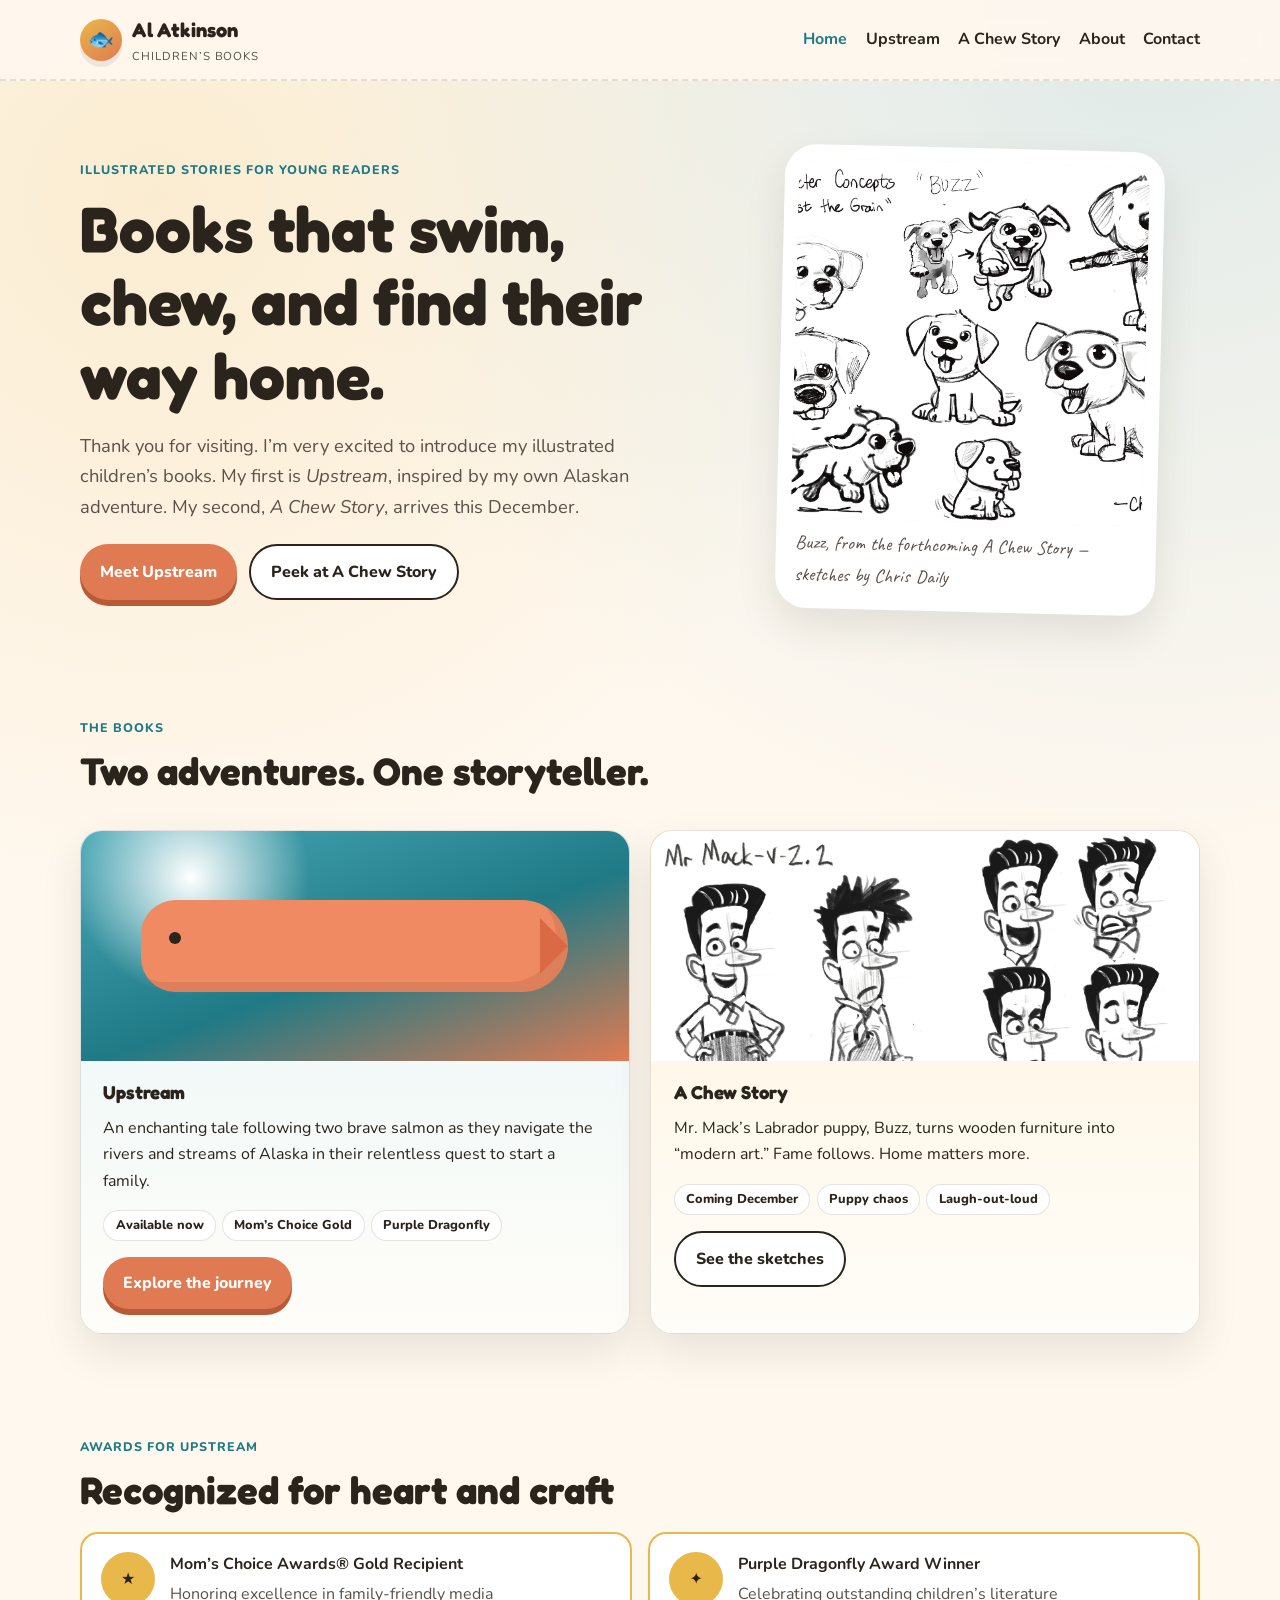
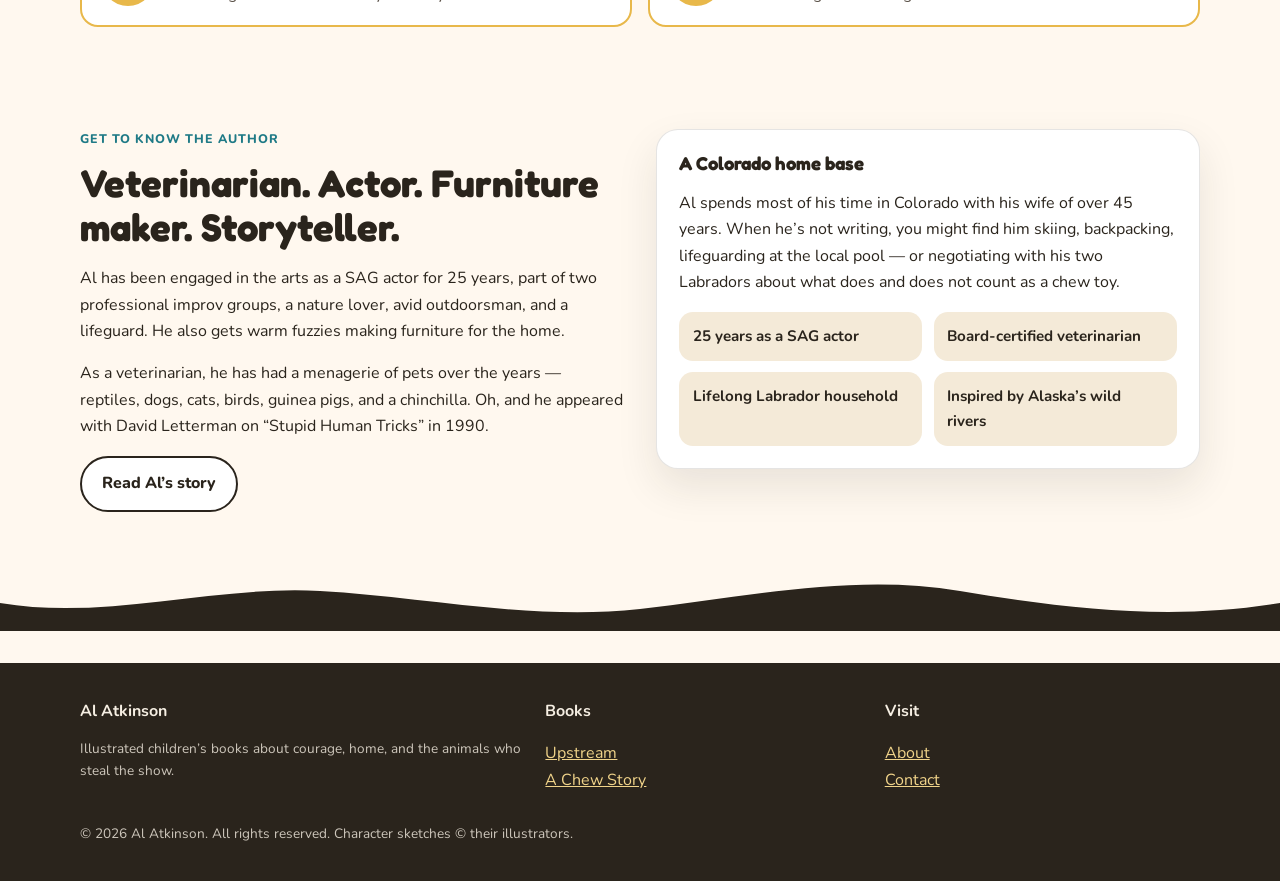
==== index.html @ d26aa9f7 "Initial Al Atkinson children's book site. Static Pages site for Upstream and A Chew Story, using the" ====
<!DOCTYPE html>
<html lang="en">
<head>
  <meta charset="utf-8">
  <meta name="viewport" content="width=device-width, initial-scale=1">
  <title>Al Atkinson | Illustrated Children’s Books</title>
  <meta name="description" content="Al Atkinson writes illustrated children’s books full of heart, humor, and wild journeys. Discover Upstream and the forthcoming A Chew Story.">
  <link rel="icon" href="favicon.svg" type="image/svg+xml">
  <link rel="preconnect" href="https://fonts.googleapis.com">
  <link rel="preconnect" href="https://fonts.gstatic.com" crossorigin>
  <link href="https://fonts.googleapis.com/css2?family=Caveat:wght@500;700&family=Fredoka:wght@500;600;700&family=Nunito:wght@400;600;700;800&display=swap" rel="stylesheet">
  <link rel="stylesheet" href="css/styles.css">
</head>
<body>
  <a class="skip" href="#main">Skip to content</a>
  <header class="site-header">
    <div class="wrap nav">
      <a class="logo" href="index.html">
        <span class="logo-mark" aria-hidden="true">🐟</span>
        <span>
          <strong>Al Atkinson</strong>
          <small>Children’s books</small>
        </span>
      </a>
      <button class="nav-toggle" type="button" aria-expanded="false">Menu</button>
      <ul class="nav-links">
        <li><a href="index.html" aria-current="page">Home</a></li>
        <li><a href="books/upstream.html">Upstream</a></li>
        <li><a href="books/chew-story.html">A Chew Story</a></li>
        <li><a href="about.html">About</a></li>
        <li><a href="contact.html">Contact</a></li>
      </ul>
    </div>
  </header>

  <main id="main">
    <section class="hero">
      <div class="wrap hero-grid">
        <div>
          <p class="eyebrow">Illustrated stories for young readers</p>
          <h1>Books that swim, chew, and find their way home.</h1>
          <p class="lede">Thank you for visiting. I’m very excited to introduce my illustrated children’s books. My first is <em>Upstream</em>, inspired by my own Alaskan adventure. My second, <em>A Chew Story</em>, arrives this December.</p>
          <div class="hero-actions">
            <a class="btn btn-primary" href="books/upstream.html">Meet Upstream</a>
            <a class="btn btn-secondary" href="books/chew-story.html">Peek at A Chew Story</a>
          </div>
        </div>
        <figure class="hero-art">
          <img src="images/sketches/buzz.jpg" alt="Character sketches of Buzz, the Labrador puppy from A Chew Story, drawn by Chris Daily">
          <figcaption class="sketch-caption">Buzz, from the forthcoming A Chew Story — sketches by Chris Daily</figcaption>
        </figure>
      </div>
    </section>

    <section>
      <div class="wrap">
        <div class="section-head">
          <div>
            <p class="eyebrow">The books</p>
            <h2>Two adventures. One storyteller.</h2>
          </div>
        </div>
        <div class="book-grid">
          <article class="book-card upstream">
            <div class="book-visual upstream-art" aria-hidden="true"><div class="fish"></div></div>
            <div class="book-body">
              <h3>Upstream</h3>
              <p>An enchanting tale following two brave salmon as they navigate the rivers and streams of Alaska in their relentless quest to start a family.</p>
              <div class="pill-row">
                <span class="pill">Available now</span>
                <span class="pill">Mom’s Choice Gold</span>
                <span class="pill">Purple Dragonfly</span>
              </div>
              <a class="btn btn-primary" href="books/upstream.html">Explore the journey</a>
            </div>
          </article>
          <article class="book-card chew">
            <div class="book-visual">
              <img src="images/sketches/mr-mack-v2-2.jpg" alt="Character sketches of Mr. Mack, the frazzled furniture owner in A Chew Story">
            </div>
            <div class="book-body">
              <h3>A Chew Story</h3>
              <p>Mr. Mack’s Labrador puppy, Buzz, turns wooden furniture into “modern art.” Fame follows. Home matters more.</p>
              <div class="pill-row">
                <span class="pill">Coming December</span>
                <span class="pill">Puppy chaos</span>
                <span class="pill">Laugh-out-loud</span>
              </div>
              <a class="btn btn-secondary" href="books/chew-story.html">See the sketches</a>
            </div>
          </article>
        </div>
      </div>
    </section>

    <section>
      <div class="wrap">
        <p class="eyebrow">Awards for Upstream</p>
        <h2>Recognized for heart and craft</h2>
        <div class="awards" style="margin-top:1.2rem">
          <div class="award">
            <div class="award-badge">★</div>
            <div>
              <strong>Mom’s Choice Awards® Gold Recipient</strong>
              <p class="muted" style="margin:0.2rem 0 0">Honoring excellence in family-friendly media</p>
            </div>
          </div>
          <div class="award">
            <div class="award-badge">✦</div>
            <div>
              <strong>Purple Dragonfly Award Winner</strong>
              <p class="muted" style="margin:0.2rem 0 0">Celebrating outstanding children’s literature</p>
            </div>
          </div>
        </div>
      </div>
    </section>

    <section>
      <div class="wrap split">
        <div>
          <p class="eyebrow">Get to know the author</p>
          <h2>Veterinarian. Actor. Furniture maker. Storyteller.</h2>
          <p>Al has been engaged in the arts as a SAG actor for 25 years, part of two professional improv groups, a nature lover, avid outdoorsman, and a lifeguard. He also gets warm fuzzies making furniture for the home.</p>
          <p>As a veterinarian, he has had a menagerie of pets over the years — reptiles, dogs, cats, birds, guinea pigs, and a chinchilla. Oh, and he appeared with David Letterman on “Stupid Human Tricks” in 1990.</p>
          <p><a class="btn btn-secondary" href="about.html">Read Al’s story</a></p>
        </div>
        <div class="card">
          <h3>A Colorado home base</h3>
          <p>Al spends most of his time in Colorado with his wife of over 45 years. When he’s not writing, you might find him skiing, backpacking, lifeguarding at the local pool — or negotiating with his two Labradors about what does and does not count as a chew toy.</p>
          <ul class="fact-list">
            <li>25 years as a SAG actor</li>
            <li>Board-certified veterinarian</li>
            <li>Lifelong Labrador household</li>
            <li>Inspired by Alaska’s wild rivers</li>
          </ul>
        </div>
      </div>
    </section>
  </main>

  <svg class="wave" viewBox="0 0 1440 52" preserveAspectRatio="none" aria-hidden="true"><path fill="#2a241c" d="M0 24c120 18 240-18 360-12s240 30 360 18 240-36 360-18 240 30 360 12v28H0z"/></svg>
  <footer class="site-footer">
    <div class="wrap footer-grid">
      <div>
        <strong>Al Atkinson</strong>
        <p class="tiny">Illustrated children’s books about courage, home, and the animals who steal the show.</p>
      </div>
      <div>
        <strong>Books</strong>
        <p><a href="books/upstream.html">Upstream</a><br><a href="books/chew-story.html">A Chew Story</a></p>
      </div>
      <div>
        <strong>Visit</strong>
        <p><a href="about.html">About</a><br><a href="contact.html">Contact</a></p>
      </div>
    </div>
    <div class="wrap"><p class="tiny">© <span data-year></span> Al Atkinson. All rights reserved. Character sketches © their illustrators.</p></div>
  </footer>
  <script src="js/main.js"></script>
</body>
</html>
---- css/styles.css ----
:root {
  --ink: #2a241c;
  --ink-soft: #5a5148;
  --paper: #fff8ef;
  --paper-2: #f4ead8;
  --cream: #fffdf8;
  --river: #1f7a86;
  --river-deep: #14555e;
  --sky: #8ec5d6;
  --salmon: #e07a52;
  --gold: #e8b84a;
  --leaf: #4d8b57;
  --wood: #c48a4a;
  --line: rgba(42, 36, 28, 0.12);
  --shadow: 0 18px 40px rgba(42, 36, 28, 0.1);
  --radius: 22px;
  --max: 1120px;
  --sans: "Nunito", system-ui, sans-serif;
  --display: "Fredoka", "Nunito", sans-serif;
  --note: "Caveat", cursive;
}

*,
*::before,
*::after { box-sizing: border-box; }

html { scroll-behavior: smooth; }

body {
  margin: 0;
  font-family: var(--sans);
  color: var(--ink);
  background:
    radial-gradient(circle at 12% 8%, rgba(232, 184, 74, 0.18), transparent 28%),
    radial-gradient(circle at 90% 0%, rgba(142, 197, 214, 0.28), transparent 32%),
    var(--paper);
  line-height: 1.65;
}

img { max-width: 100%; display: block; }

a { color: var(--river-deep); }

.skip {
  position: absolute;
  left: 1rem;
  top: -4rem;
  background: var(--ink);
  color: white;
  padding: 0.6rem 1rem;
  border-radius: 999px;
  z-index: 20;
}
.skip:focus { top: 1rem; }

.wrap {
  width: min(var(--max), calc(100% - 2rem));
  margin-inline: auto;
}

/* Header */
.site-header {
  position: sticky;
  top: 0;
  z-index: 10;
  background: rgba(255, 248, 239, 0.9);
  backdrop-filter: blur(12px);
  border-bottom: 2px dashed var(--line);
}

.nav {
  display: flex;
  align-items: center;
  justify-content: space-between;
  gap: 1rem;
  padding: 0.85rem 0;
}

.logo {
  display: flex;
  align-items: center;
  gap: 0.65rem;
  text-decoration: none;
  color: var(--ink);
}

.logo-mark {
  width: 42px;
  height: 42px;
  border-radius: 50%;
  background: linear-gradient(145deg, var(--gold), var(--salmon));
  display: grid;
  place-items: center;
  font-size: 1.3rem;
  box-shadow: 0 6px 0 rgba(42, 36, 28, 0.08);
}

.logo strong {
  font-family: var(--display);
  font-size: 1.25rem;
  letter-spacing: 0.01em;
}

.logo small {
  display: block;
  font-size: 0.72rem;
  color: var(--ink-soft);
  letter-spacing: 0.08em;
  text-transform: uppercase;
}

.nav-links {
  display: flex;
  gap: 1.15rem;
  align-items: center;
  list-style: none;
  margin: 0;
  padding: 0;
}

.nav-links a {
  text-decoration: none;
  color: var(--ink);
  font-weight: 700;
}

.nav-links a:hover,
.nav-links a[aria-current="page"] { color: var(--river); }

.nav-toggle {
  display: none;
  border: 0;
  background: var(--cream);
  border-radius: 12px;
  padding: 0.45rem 0.7rem;
  font: inherit;
  font-weight: 800;
}

/* Hero */
.hero {
  padding: 3.2rem 0 2.4rem;
  position: relative;
}

.hero-grid {
  display: grid;
  grid-template-columns: 1.15fr 0.85fr;
  gap: 2.4rem;
  align-items: center;
}

.eyebrow {
  font-weight: 800;
  color: var(--river);
  letter-spacing: 0.08em;
  text-transform: uppercase;
  font-size: 0.78rem;
  margin: 0 0 0.7rem;
}

h1, h2, h3 { font-family: var(--display); line-height: 1.15; margin: 0 0 0.7rem; }

h1 { font-size: clamp(2.3rem, 5vw, 4rem); }
h2 { font-size: clamp(1.7rem, 3vw, 2.4rem); }

.lede {
  font-size: 1.15rem;
  color: var(--ink-soft);
  max-width: 38rem;
}

.hero-actions {
  display: flex;
  flex-wrap: wrap;
  gap: 0.75rem;
  margin-top: 1.4rem;
}

.btn {
  display: inline-flex;
  align-items: center;
  justify-content: center;
  gap: 0.4rem;
  text-decoration: none;
  border: 0;
  cursor: pointer;
  font: inherit;
  font-weight: 800;
  border-radius: 999px;
  padding: 0.8rem 1.25rem;
}

.btn-primary {
  background: var(--salmon);
  color: white;
  box-shadow: 0 6px 0 #b85a38;
}
.btn-primary:hover { transform: translateY(-1px); }

.btn-secondary {
  background: white;
  color: var(--ink);
  border: 2px solid var(--ink);
}

.hero-art {
  background: white;
  border-radius: 32px;
  padding: 0.7rem;
  box-shadow: var(--shadow);
  transform: rotate(1.4deg);
  border: 3px solid #fff;
}

.hero-art img {
  width: 100%;
  height: 360px;
  object-fit: cover;
  object-position: top;
  border-radius: 24px;
  background: #f7f1e6;
}

.sketch-caption {
  font-family: var(--note);
  font-size: 1.2rem;
  margin: 0.55rem 0.3rem 0.2rem;
  color: var(--ink-soft);
}

/* Sections */
section { padding: 3.2rem 0; }

.section-head {
  display: flex;
  justify-content: space-between;
  align-items: end;
  gap: 1rem;
  margin-bottom: 1.6rem;
}

.muted { color: var(--ink-soft); }

.book-grid {
  display: grid;
  grid-template-columns: 1fr 1fr;
  gap: 1.3rem;
}

.book-card {
  background: var(--cream);
  border-radius: var(--radius);
  overflow: hidden;
  box-shadow: var(--shadow);
  border: 1px solid var(--line);
  display: flex;
  flex-direction: column;
}

.book-card.upstream { background: linear-gradient(180deg, #e7f6f8, #fffdf8); }
.book-card.chew { background: linear-gradient(180deg, #fff3dd, #fffdf8); }

.book-visual {
  height: 230px;
  display: grid;
  place-items: center;
  position: relative;
  overflow: hidden;
}

.book-visual img {
  width: 100%;
  height: 100%;
  object-fit: cover;
  object-position: center 20%;
}

.book-visual.upstream-art {
  background:
    radial-gradient(circle at 20% 20%, #fff, transparent 25%),
    linear-gradient(160deg, #49a8b6, #1f7a86 55%, #e07a52);
}

.fish {
  width: 78%;
  height: 92px;
  background: #f08a62;
  border-radius: 60px 80px 80px 60px;
  position: relative;
  box-shadow: inset -12px -10px 0 rgba(0,0,0,0.08);
}
.fish::before {
  content: "";
  position: absolute;
  right: -28px;
  top: 18px;
  border: 28px solid transparent;
  border-left-color: #d96a45;
}
.fish::after {
  content: "";
  position: absolute;
  left: 28px;
  top: 32px;
  width: 12px;
  height: 12px;
  background: #2a241c;
  border-radius: 50%;
}

.book-body { padding: 1.3rem 1.4rem 1.5rem; }
.book-body p { margin-top: 0; }
.pill-row { display: flex; flex-wrap: wrap; gap: 0.4rem; margin: 0.8rem 0 1rem; }
.pill {
  background: white;
  border-radius: 999px;
  padding: 0.25rem 0.7rem;
  font-size: 0.8rem;
  font-weight: 800;
  border: 1px solid var(--line);
}

/* Awards */
.awards {
  display: grid;
  grid-template-columns: 1fr 1fr;
  gap: 1rem;
}
.award {
  background: white;
  border-radius: 18px;
  padding: 1.1rem 1.2rem;
  border: 2px solid var(--gold);
  display: flex;
  gap: 0.9rem;
  align-items: center;
}
.award-badge {
  width: 54px;
  height: 54px;
  border-radius: 50%;
  background: var(--gold);
  display: grid;
  place-items: center;
  font-weight: 900;
  flex-shrink: 0;
}

/* About */
.split {
  display: grid;
  grid-template-columns: 1fr 1fr;
  gap: 2rem;
  align-items: start;
}

.card {
  background: white;
  border-radius: var(--radius);
  padding: 1.4rem;
  box-shadow: var(--shadow);
  border: 1px solid var(--line);
}

.fact-list {
  display: grid;
  grid-template-columns: 1fr 1fr;
  gap: 0.7rem;
  padding: 0;
  margin: 1rem 0 0;
  list-style: none;
}
.fact-list li {
  background: var(--paper-2);
  border-radius: 14px;
  padding: 0.75rem 0.85rem;
  font-weight: 700;
  font-size: 0.95rem;
}

/* Gallery */
.gallery {
  display: grid;
  grid-template-columns: repeat(3, 1fr);
  gap: 0.9rem;
}
.gallery a,
.gallery figure {
  margin: 0;
  background: white;
  border-radius: 18px;
  overflow: hidden;
  box-shadow: var(--shadow);
}
.gallery img {
  width: 100%;
  height: 230px;
  object-fit: cover;
  object-position: top;
  background: #faf6ee;
}
.gallery figcaption {
  font-family: var(--note);
  padding: 0.55rem 0.8rem 0.75rem;
  font-size: 1.15rem;
}

/* Forms */
.form {
  display: grid;
  gap: 0.8rem;
}
label { font-weight: 800; font-size: 0.92rem; }
input, textarea, select {
  width: 100%;
  font: inherit;
  padding: 0.75rem 0.85rem;
  border-radius: 12px;
  border: 2px solid var(--line);
  background: white;
}
input:focus, textarea:focus {
  outline: 3px solid rgba(31, 122, 134, 0.25);
  border-color: var(--river);
}
.form-note { font-size: 0.9rem; }

.form-success {
  display: none;
  background: #e8f6ea;
  border: 2px solid var(--leaf);
  border-radius: 16px;
  padding: 1rem;
  font-weight: 700;
}
.form-success.show { display: block; }

/* Footer */
.site-footer {
  margin-top: 2rem;
  background: var(--ink);
  color: #f6efe3;
  padding: 2.2rem 0 1.4rem;
}
.site-footer a { color: #f1d48a; }
.footer-grid {
  display: grid;
  grid-template-columns: 1.4fr 1fr 1fr;
  gap: 1.5rem;
}
.tiny { font-size: 0.85rem; opacity: 0.8; }

.wave {
  display: block;
  width: 100%;
  height: 52px;
}

.page-hero {
  padding: 2.4rem 0 1.2rem;
}

.prose { max-width: 44rem; }
.prose p { font-size: 1.05rem; }

.sketch-frame {
  background: white;
  padding: 0.7rem;
  border-radius: 24px;
  box-shadow: var(--shadow);
}
.sketch-frame img {
  width: 100%;
  border-radius: 16px;
  background: #faf6ee;
}

@media (max-width: 820px) {
  .hero-grid,
  .book-grid,
  .split,
  .awards,
  .footer-grid,
  .gallery { grid-template-columns: 1fr; }
  .gallery img { height: 280px; }
  .nav-toggle { display: inline-flex; }
  .nav-links {
    display: none;
    position: absolute;
    right: 1rem;
    top: 68px;
    background: white;
    flex-direction: column;
    padding: 1rem 1.2rem;
    border-radius: 16px;
    box-shadow: var(--shadow);
    min-width: 180px;
  }
  .nav-links.open { display: flex; }
  .hero-art { transform: none; }
  .hero-art img { height: 260px; }
  .fact-list { grid-template-columns: 1fr; }
}
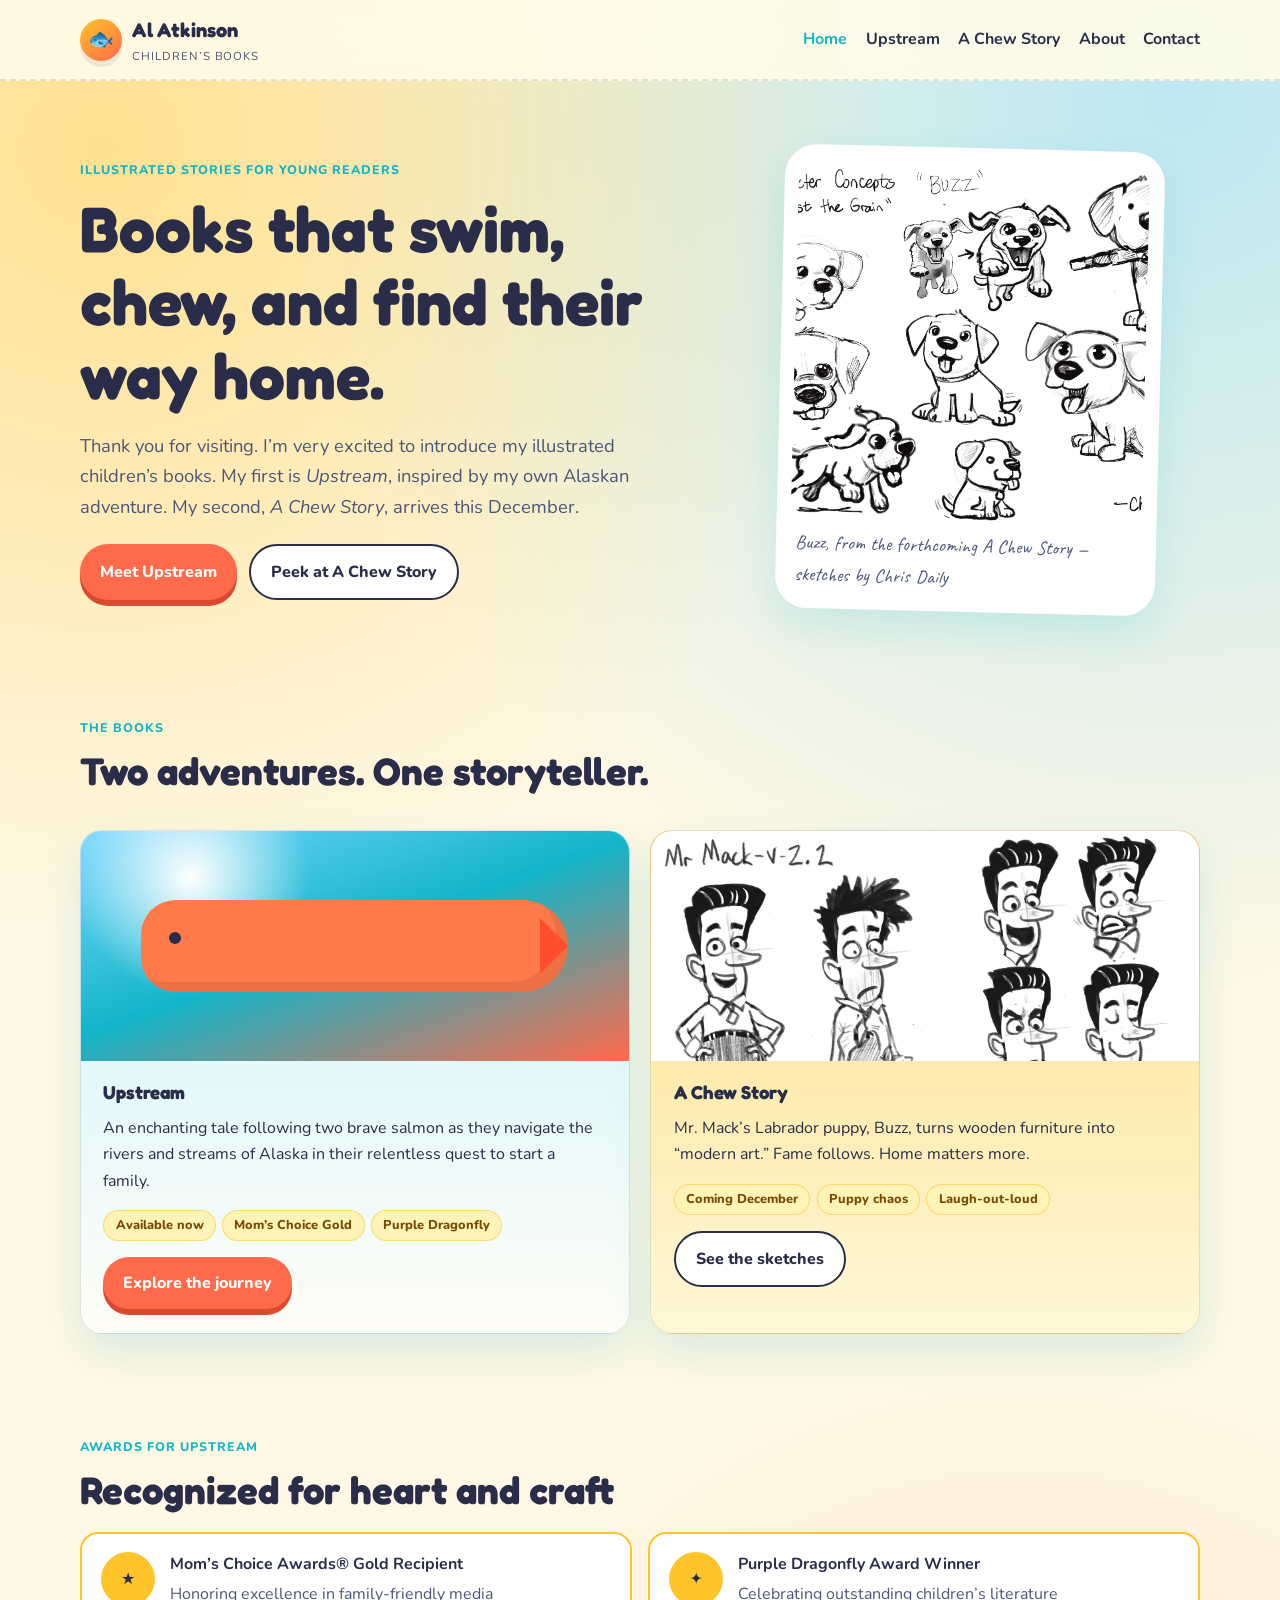
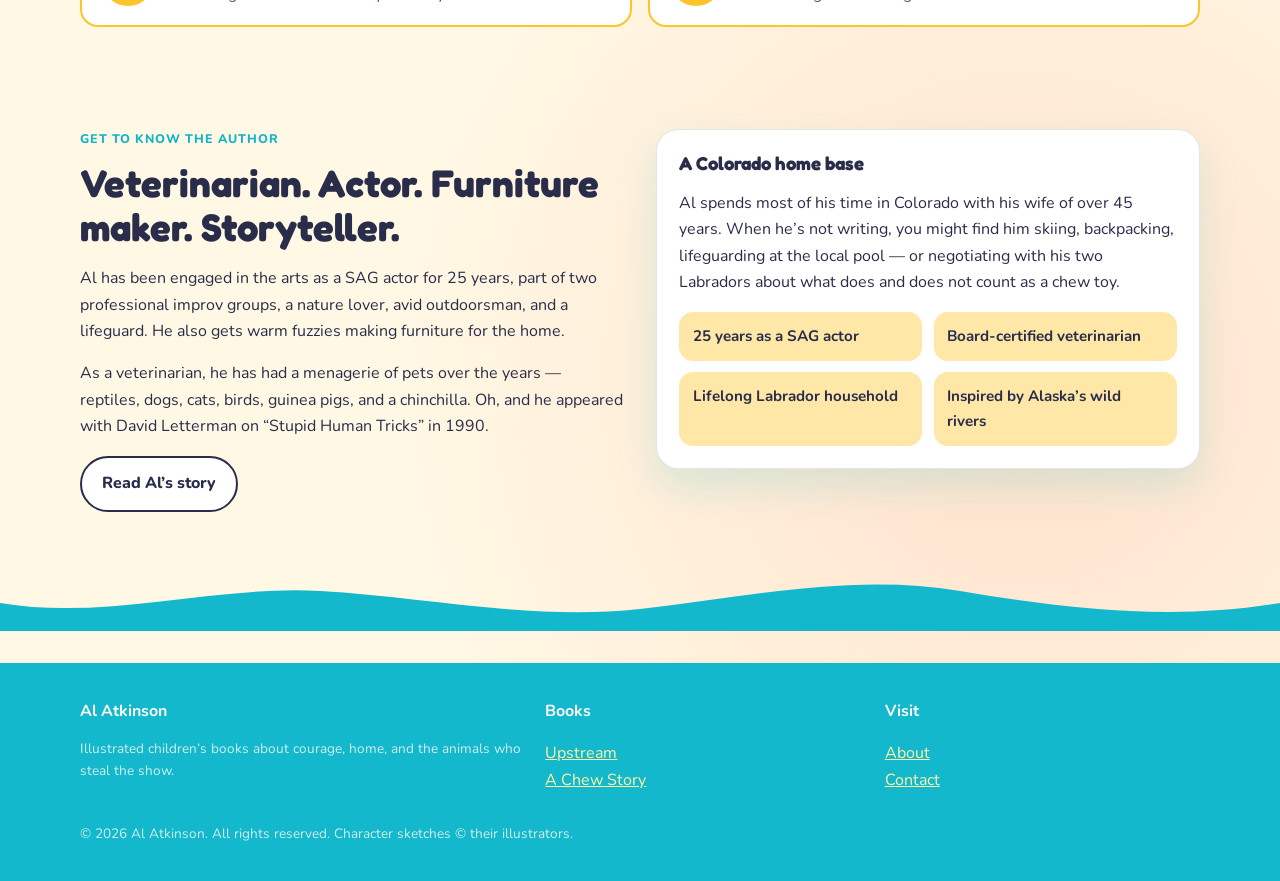
==== commit d32968ea: "Brighten the site palette for a more upbeat children's-book feel. Swap the muted cream and dark foot" ====
--- a/index.html
+++ b/index.html
@@ -139,7 +139,7 @@
     </section>
   </main>
 
-  <svg class="wave" viewBox="0 0 1440 52" preserveAspectRatio="none" aria-hidden="true"><path fill="#2a241c" d="M0 24c120 18 240-18 360-12s240 30 360 18 240-36 360-18 240 30 360 12v28H0z"/></svg>
+  <svg class="wave" viewBox="0 0 1440 52" preserveAspectRatio="none" aria-hidden="true"><path fill="#13b8cc" d="M0 24c120 18 240-18 360-12s240 30 360 18 240-36 360-18 240 30 360 12v28H0z"/></svg>
   <footer class="site-footer">
     <div class="wrap footer-grid">
       <div>
--- a/css/styles.css
+++ b/css/styles.css
@@ -1,18 +1,19 @@
 :root {
-  --ink: #2a241c;
-  --ink-soft: #5a5148;
-  --paper: #fff8ef;
-  --paper-2: #f4ead8;
-  --cream: #fffdf8;
-  --river: #1f7a86;
-  --river-deep: #14555e;
-  --sky: #8ec5d6;
-  --salmon: #e07a52;
-  --gold: #e8b84a;
-  --leaf: #4d8b57;
-  --wood: #c48a4a;
-  --line: rgba(42, 36, 28, 0.12);
-  --shadow: 0 18px 40px rgba(42, 36, 28, 0.1);
+  --ink: #2a2d4a;
+  --ink-soft: #4e5678;
+  --paper: #fff8e4;
+  --paper-2: #ffe7a8;
+  --cream: #fffdf6;
+  --river: #12b5c9;
+  --river-deep: #0a8a9a;
+  --sky: #7ad7ff;
+  --salmon: #ff6a4a;
+  --gold: #ffc429;
+  --leaf: #3ecf72;
+  --wood: #ff9f43;
+  --footer: #13b8cc;
+  --line: rgba(42, 45, 74, 0.12);
+  --shadow: 0 18px 40px rgba(18, 181, 201, 0.16);
   --radius: 22px;
   --max: 1120px;
   --sans: "Nunito", system-ui, sans-serif;
@@ -31,8 +32,9 @@
   font-family: var(--sans);
   color: var(--ink);
   background:
-    radial-gradient(circle at 12% 8%, rgba(232, 184, 74, 0.18), transparent 28%),
-    radial-gradient(circle at 90% 0%, rgba(142, 197, 214, 0.28), transparent 32%),
+    radial-gradient(circle at 8% 6%, rgba(255, 196, 41, 0.45), transparent 30%),
+    radial-gradient(circle at 92% 4%, rgba(122, 215, 255, 0.5), transparent 34%),
+    radial-gradient(circle at 80% 80%, rgba(255, 106, 74, 0.16), transparent 28%),
     var(--paper);
   line-height: 1.65;
 }
@@ -63,7 +65,7 @@
   position: sticky;
   top: 0;
   z-index: 10;
-  background: rgba(255, 248, 239, 0.9);
+  background: rgba(255, 251, 232, 0.92);
   backdrop-filter: blur(12px);
   border-bottom: 2px dashed var(--line);
 }
@@ -194,7 +196,7 @@
 .btn-primary {
   background: var(--salmon);
   color: white;
-  box-shadow: 0 6px 0 #b85a38;
+  box-shadow: 0 6px 0 #d94a2e;
 }
 .btn-primary:hover { transform: translateY(-1px); }
 
@@ -258,8 +260,8 @@
   flex-direction: column;
 }
 
-.book-card.upstream { background: linear-gradient(180deg, #e7f6f8, #fffdf8); }
-.book-card.chew { background: linear-gradient(180deg, #fff3dd, #fffdf8); }
+.book-card.upstream { background: linear-gradient(180deg, #c9f4ff, #fffdf6); }
+.book-card.chew { background: linear-gradient(180deg, #ffe08a, #fff7d6); }
 
 .book-visual {
   height: 230px;
@@ -279,13 +281,13 @@
 .book-visual.upstream-art {
   background:
     radial-gradient(circle at 20% 20%, #fff, transparent 25%),
-    linear-gradient(160deg, #49a8b6, #1f7a86 55%, #e07a52);
+    linear-gradient(160deg, #7ad7ff, #12b5c9 48%, #ff6a4a);
 }
 
 .fish {
   width: 78%;
   height: 92px;
-  background: #f08a62;
+  background: #ff7a4a;
   border-radius: 60px 80px 80px 60px;
   position: relative;
   box-shadow: inset -12px -10px 0 rgba(0,0,0,0.08);
@@ -296,7 +298,7 @@
   right: -28px;
   top: 18px;
   border: 28px solid transparent;
-  border-left-color: #d96a45;
+  border-left-color: #ff4d2e;
 }
 .fish::after {
   content: "";
@@ -305,7 +307,7 @@
   top: 32px;
   width: 12px;
   height: 12px;
-  background: #2a241c;
+  background: #2a2d4a;
   border-radius: 50%;
 }
 
@@ -313,12 +315,13 @@
 .book-body p { margin-top: 0; }
 .pill-row { display: flex; flex-wrap: wrap; gap: 0.4rem; margin: 0.8rem 0 1rem; }
 .pill {
-  background: white;
+  background: #fff4b8;
   border-radius: 999px;
   padding: 0.25rem 0.7rem;
   font-size: 0.8rem;
   font-weight: 800;
-  border: 1px solid var(--line);
+  border: 1px solid rgba(255, 196, 41, 0.55);
+  color: #7a4a00;
 }
 
 /* Awards */
@@ -439,11 +442,11 @@
 /* Footer */
 .site-footer {
   margin-top: 2rem;
-  background: var(--ink);
-  color: #f6efe3;
+  background: var(--footer);
+  color: #fffdf6;
   padding: 2.2rem 0 1.4rem;
 }
-.site-footer a { color: #f1d48a; }
+.site-footer a { color: #fff3a8; }
 .footer-grid {
   display: grid;
   grid-template-columns: 1.4fr 1fr 1fr;
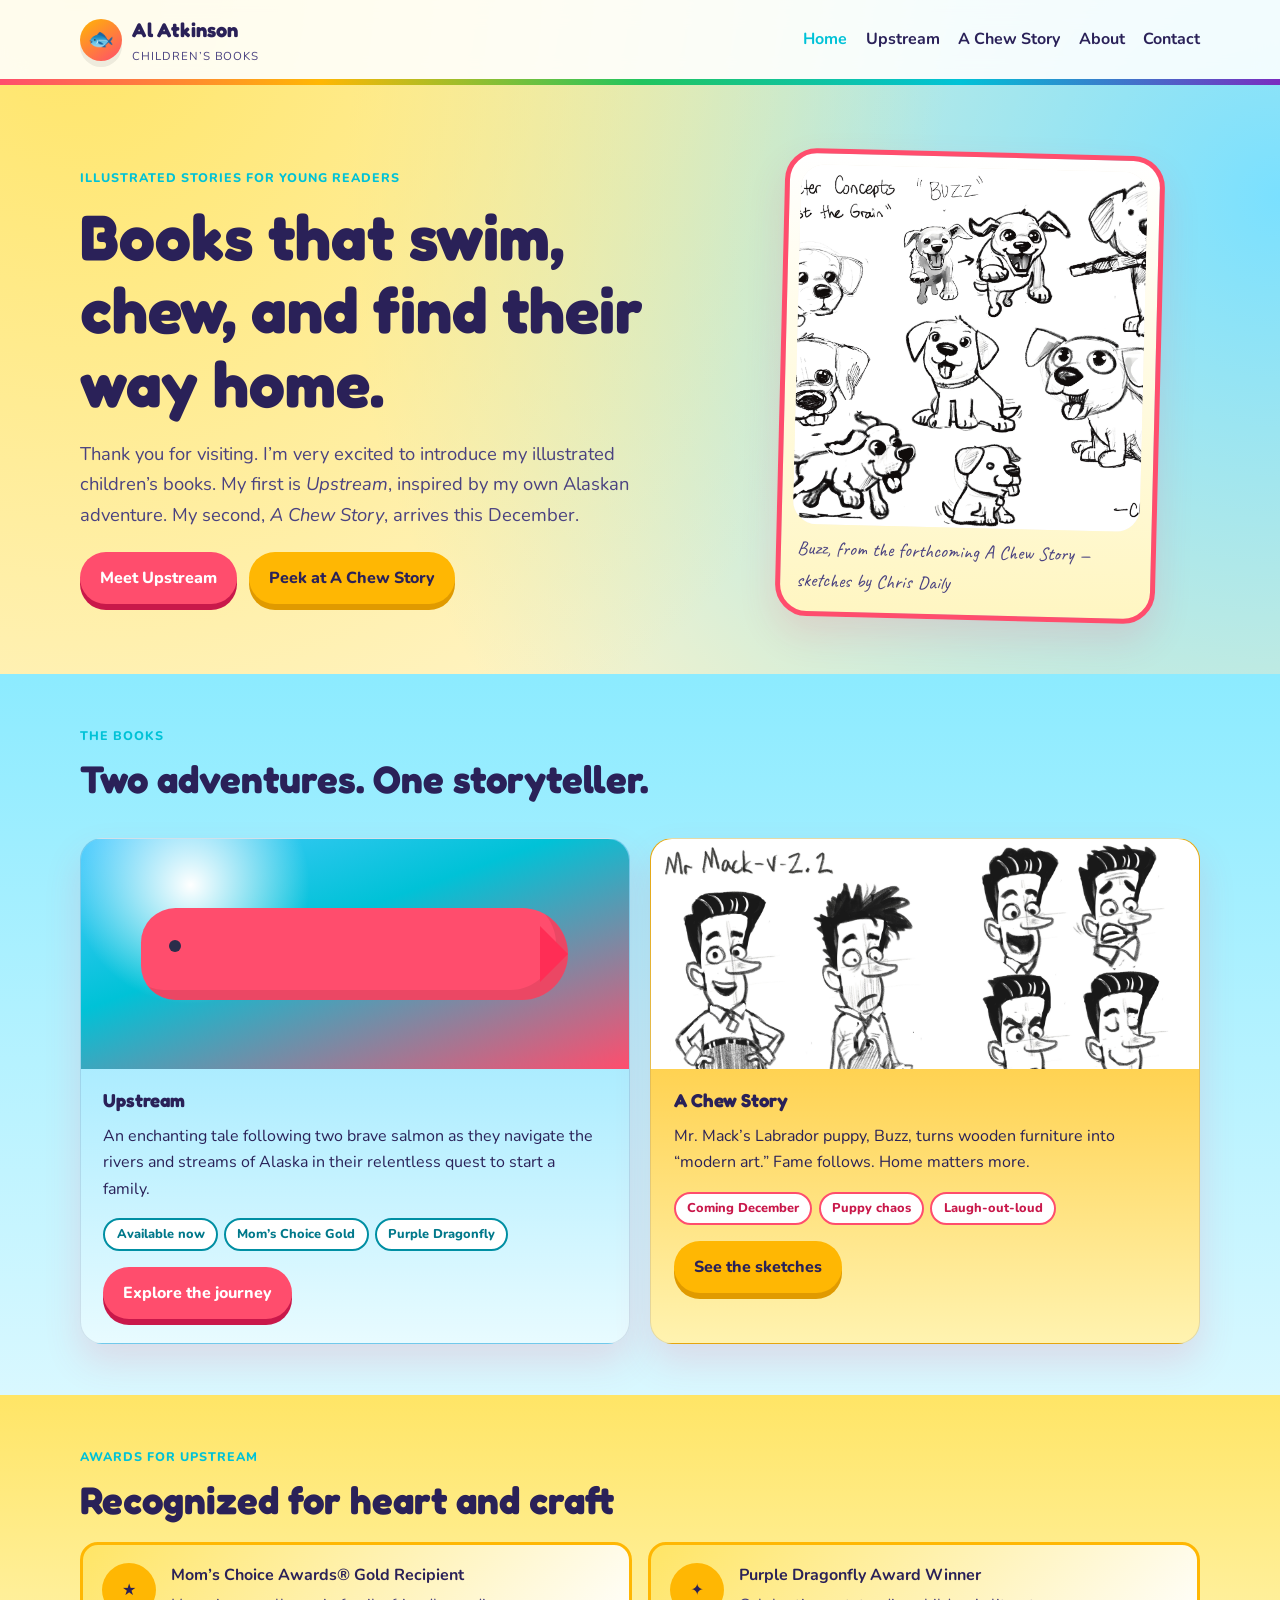
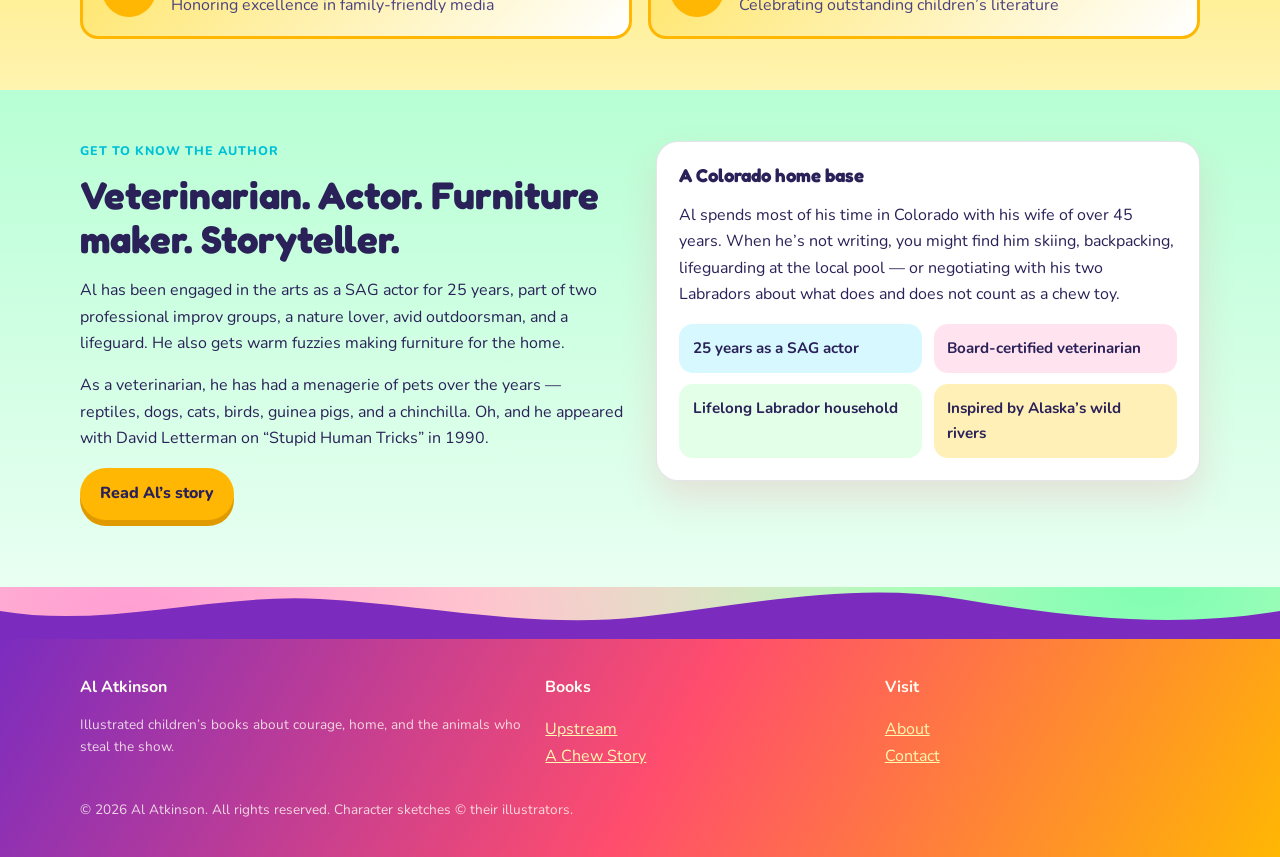
==== commit c531eeea: "Punch up color: rainbow header, candy section bands, and a brighter footer. Make book cards, pills, " ====
--- a/index.html
+++ b/index.html
@@ -52,7 +52,7 @@
       </div>
     </section>
 
-    <section>
+    <section class="band-sky">
       <div class="wrap">
         <div class="section-head">
           <div>
@@ -93,7 +93,7 @@
       </div>
     </section>
 
-    <section>
+    <section class="band-gold">
       <div class="wrap">
         <p class="eyebrow">Awards for Upstream</p>
         <h2>Recognized for heart and craft</h2>
@@ -116,7 +116,7 @@
       </div>
     </section>
 
-    <section>
+    <section class="band-mint">
       <div class="wrap split">
         <div>
           <p class="eyebrow">Get to know the author</p>
@@ -139,7 +139,7 @@
     </section>
   </main>
 
-  <svg class="wave" viewBox="0 0 1440 52" preserveAspectRatio="none" aria-hidden="true"><path fill="#13b8cc" d="M0 24c120 18 240-18 360-12s240 30 360 18 240-36 360-18 240 30 360 12v28H0z"/></svg>
+  <svg class="wave" viewBox="0 0 1440 52" preserveAspectRatio="none" aria-hidden="true"><path fill="#7b2cbf" d="M0 24c120 18 240-18 360-12s240 30 360 18 240-36 360-18 240 30 360 12v28H0z"/></svg>
   <footer class="site-footer">
     <div class="wrap footer-grid">
       <div>
--- a/css/styles.css
+++ b/css/styles.css
@@ -1,19 +1,19 @@
 :root {
-  --ink: #2a2d4a;
-  --ink-soft: #4e5678;
-  --paper: #fff8e4;
-  --paper-2: #ffe7a8;
-  --cream: #fffdf6;
-  --river: #12b5c9;
-  --river-deep: #0a8a9a;
-  --sky: #7ad7ff;
-  --salmon: #ff6a4a;
-  --gold: #ffc429;
-  --leaf: #3ecf72;
-  --wood: #ff9f43;
-  --footer: #13b8cc;
-  --line: rgba(42, 45, 74, 0.12);
-  --shadow: 0 18px 40px rgba(18, 181, 201, 0.16);
+  --ink: #2a2158;
+  --ink-soft: #4a4280;
+  --paper: #fff4c8;
+  --paper-2: #ffd54f;
+  --cream: #fffef4;
+  --river: #00c2d7;
+  --river-deep: #008fa3;
+  --sky: #4ecbff;
+  --salmon: #ff4d6d;
+  --gold: #ffb703;
+  --leaf: #22c55e;
+  --wood: #ff8a00;
+  --footer: #7b2cbf;
+  --line: rgba(42, 33, 88, 0.12);
+  --shadow: 0 18px 36px rgba(255, 77, 109, 0.16);
   --radius: 22px;
   --max: 1120px;
   --sans: "Nunito", system-ui, sans-serif;
@@ -32,9 +32,10 @@
   font-family: var(--sans);
   color: var(--ink);
   background:
-    radial-gradient(circle at 8% 6%, rgba(255, 196, 41, 0.45), transparent 30%),
-    radial-gradient(circle at 92% 4%, rgba(122, 215, 255, 0.5), transparent 34%),
-    radial-gradient(circle at 80% 80%, rgba(255, 106, 74, 0.16), transparent 28%),
+    radial-gradient(circle at 6% 0%, #ffe566 0%, transparent 32%),
+    radial-gradient(circle at 100% 8%, #7ae0ff 0%, transparent 36%),
+    radial-gradient(circle at 10% 92%, #ff9ad4 0%, transparent 30%),
+    radial-gradient(circle at 90% 88%, #7dffb2 0%, transparent 28%),
     var(--paper);
   line-height: 1.65;
 }
@@ -65,9 +66,10 @@
   position: sticky;
   top: 0;
   z-index: 10;
-  background: rgba(255, 251, 232, 0.92);
+  background: rgba(255, 255, 255, 0.88);
   backdrop-filter: blur(12px);
-  border-bottom: 2px dashed var(--line);
+  border-bottom: 6px solid transparent;
+  border-image: linear-gradient(90deg, #ff4d6d, #ffb703, #22c55e, #00c2d7, #7b2cbf) 1;
 }
 
 .nav {
@@ -196,23 +198,24 @@
 .btn-primary {
   background: var(--salmon);
   color: white;
-  box-shadow: 0 6px 0 #d94a2e;
+  box-shadow: 0 6px 0 #c9184a;
 }
 .btn-primary:hover { transform: translateY(-1px); }
 
 .btn-secondary {
-  background: white;
+  background: var(--gold);
   color: var(--ink);
-  border: 2px solid var(--ink);
+  border: 0;
+  box-shadow: 0 6px 0 #e09a00;
 }
 
 .hero-art {
-  background: white;
+  background: linear-gradient(180deg, #fff, #fff6c2);
   border-radius: 32px;
   padding: 0.7rem;
   box-shadow: var(--shadow);
   transform: rotate(1.4deg);
-  border: 3px solid #fff;
+  border: 5px solid #ff4d6d;
 }
 
 .hero-art img {
@@ -233,6 +236,9 @@
 
 /* Sections */
 section { padding: 3.2rem 0; }
+.band-sky { background: linear-gradient(180deg, #8cebff, #d9f8ff); }
+.band-gold { background: linear-gradient(180deg, #ffe566, #fff4b0); }
+.band-mint { background: linear-gradient(180deg, #b7ffd4, #e9fff2); }
 
 .section-head {
   display: flex;
@@ -260,8 +266,8 @@
   flex-direction: column;
 }
 
-.book-card.upstream { background: linear-gradient(180deg, #c9f4ff, #fffdf6); }
-.book-card.chew { background: linear-gradient(180deg, #ffe08a, #fff7d6); }
+.book-card.upstream { background: linear-gradient(180deg, #7ae0ff, #e8fbff); }
+.book-card.chew { background: linear-gradient(180deg, #ffb703, #fff3b0); }
 
 .book-visual {
   height: 230px;
@@ -281,13 +287,13 @@
 .book-visual.upstream-art {
   background:
     radial-gradient(circle at 20% 20%, #fff, transparent 25%),
-    linear-gradient(160deg, #7ad7ff, #12b5c9 48%, #ff6a4a);
+    linear-gradient(160deg, #4ecbff, #00c2d7 40%, #ff4d6d);
 }
 
 .fish {
   width: 78%;
   height: 92px;
-  background: #ff7a4a;
+  background: #ff4d6d;
   border-radius: 60px 80px 80px 60px;
   position: relative;
   box-shadow: inset -12px -10px 0 rgba(0,0,0,0.08);
@@ -298,7 +304,7 @@
   right: -28px;
   top: 18px;
   border: 28px solid transparent;
-  border-left-color: #ff4d2e;
+  border-left-color: #ff2d55;
 }
 .fish::after {
   content: "";
@@ -315,14 +321,15 @@
 .book-body p { margin-top: 0; }
 .pill-row { display: flex; flex-wrap: wrap; gap: 0.4rem; margin: 0.8rem 0 1rem; }
 .pill {
-  background: #fff4b8;
+  background: #fff;
   border-radius: 999px;
   padding: 0.25rem 0.7rem;
   font-size: 0.8rem;
   font-weight: 800;
-  border: 1px solid rgba(255, 196, 41, 0.55);
-  color: #7a4a00;
-}
+  border: 2px solid #ff4d6d;
+  color: #c9184a;
+}
+.book-card.upstream .pill { border-color: #008fa3; color: #00788a; }
 
 /* Awards */
 .awards {
@@ -331,10 +338,10 @@
   gap: 1rem;
 }
 .award {
-  background: white;
+  background: linear-gradient(135deg, #ffe566, #fff);
   border-radius: 18px;
   padding: 1.1rem 1.2rem;
-  border: 2px solid var(--gold);
+  border: 3px solid var(--gold);
   display: flex;
   gap: 0.9rem;
   align-items: center;
@@ -375,12 +382,15 @@
   list-style: none;
 }
 .fact-list li {
-  background: var(--paper-2);
+  background: #d7f8ff;
   border-radius: 14px;
   padding: 0.75rem 0.85rem;
   font-weight: 700;
   font-size: 0.95rem;
 }
+.fact-list li:nth-child(2n) { background: #ffe3ef; }
+.fact-list li:nth-child(3n) { background: #e4ffe8; }
+.fact-list li:nth-child(4n) { background: #fff0b8; }
 
 /* Gallery */
 .gallery {
@@ -441,12 +451,12 @@
 
 /* Footer */
 .site-footer {
-  margin-top: 2rem;
-  background: var(--footer);
-  color: #fffdf6;
+  margin-top: 0;
+  background: linear-gradient(120deg, #7b2cbf 0%, #ff4d6d 52%, #ffb703 100%);
+  color: #fffef4;
   padding: 2.2rem 0 1.4rem;
 }
-.site-footer a { color: #fff3a8; }
+.site-footer a { color: #fff8b0; }
 .footer-grid {
   display: grid;
   grid-template-columns: 1.4fr 1fr 1fr;
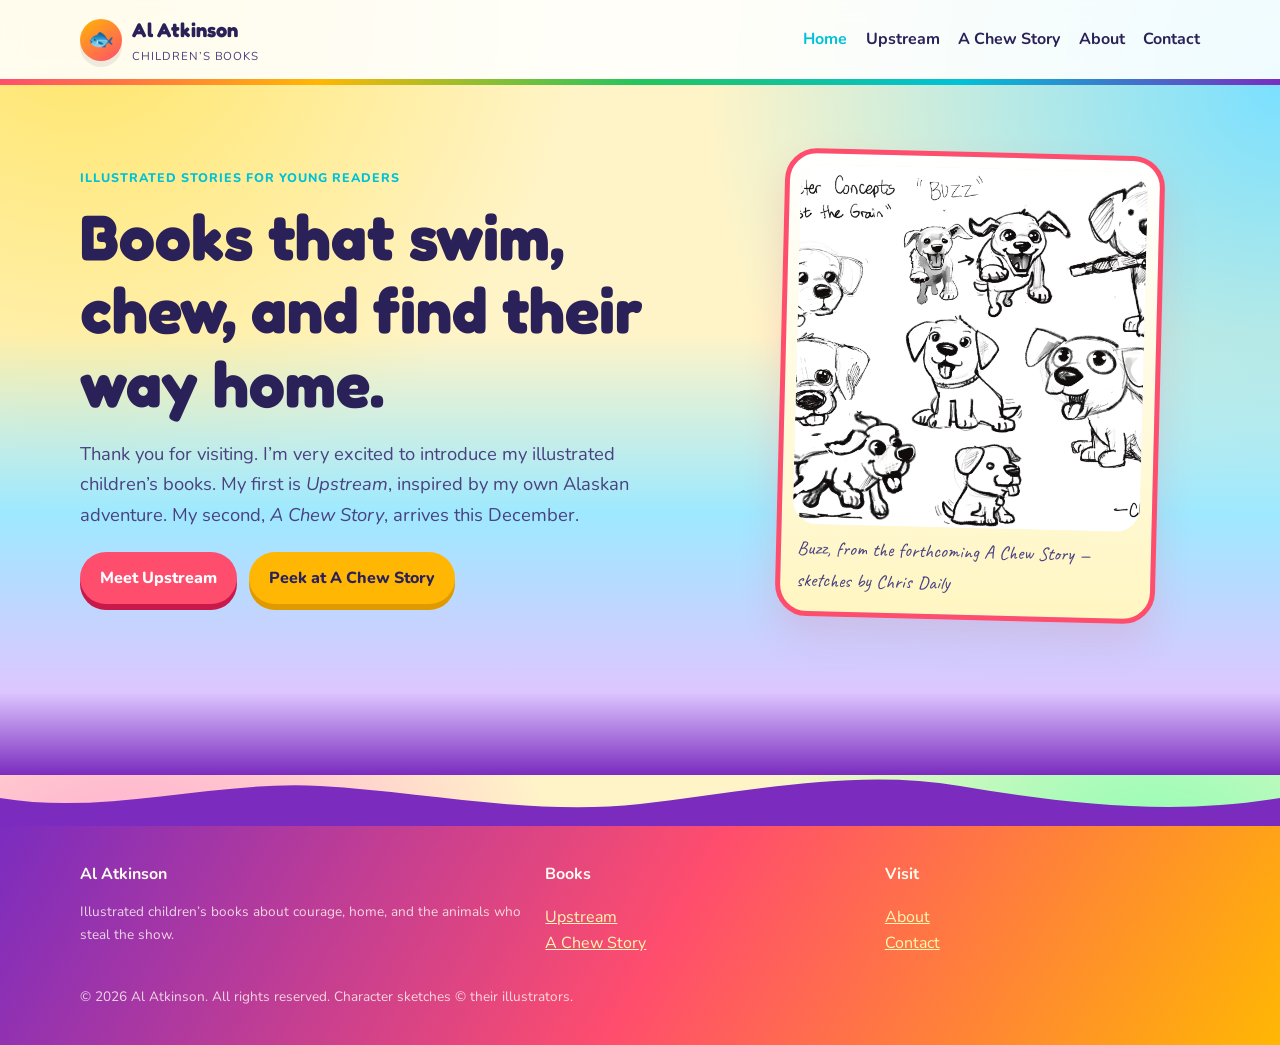
==== commit 47cda84f: "Make Home a short landing page; keep books, about, and contact on their own pages. Remove the homepa" ====
--- a/index.html
+++ b/index.html
@@ -11,7 +11,7 @@
   <link href="https://fonts.googleapis.com/css2?family=Caveat:wght@500;700&family=Fredoka:wght@500;600;700&family=Nunito:wght@400;600;700;800&display=swap" rel="stylesheet">
   <link rel="stylesheet" href="css/styles.css">
 </head>
-<body>
+<body class="page-home">
   <a class="skip" href="#main">Skip to content</a>
   <header class="site-header">
     <div class="wrap nav">
@@ -51,92 +51,6 @@
         </figure>
       </div>
     </section>
-
-    <section class="band-sky">
-      <div class="wrap">
-        <div class="section-head">
-          <div>
-            <p class="eyebrow">The books</p>
-            <h2>Two adventures. One storyteller.</h2>
-          </div>
-        </div>
-        <div class="book-grid">
-          <article class="book-card upstream">
-            <div class="book-visual upstream-art" aria-hidden="true"><div class="fish"></div></div>
-            <div class="book-body">
-              <h3>Upstream</h3>
-              <p>An enchanting tale following two brave salmon as they navigate the rivers and streams of Alaska in their relentless quest to start a family.</p>
-              <div class="pill-row">
-                <span class="pill">Available now</span>
-                <span class="pill">Mom’s Choice Gold</span>
-                <span class="pill">Purple Dragonfly</span>
-              </div>
-              <a class="btn btn-primary" href="books/upstream.html">Explore the journey</a>
-            </div>
-          </article>
-          <article class="book-card chew">
-            <div class="book-visual">
-              <img src="images/sketches/mr-mack-v2-2.jpg" alt="Character sketches of Mr. Mack, the frazzled furniture owner in A Chew Story">
-            </div>
-            <div class="book-body">
-              <h3>A Chew Story</h3>
-              <p>Mr. Mack’s Labrador puppy, Buzz, turns wooden furniture into “modern art.” Fame follows. Home matters more.</p>
-              <div class="pill-row">
-                <span class="pill">Coming December</span>
-                <span class="pill">Puppy chaos</span>
-                <span class="pill">Laugh-out-loud</span>
-              </div>
-              <a class="btn btn-secondary" href="books/chew-story.html">See the sketches</a>
-            </div>
-          </article>
-        </div>
-      </div>
-    </section>
-
-    <section class="band-gold">
-      <div class="wrap">
-        <p class="eyebrow">Awards for Upstream</p>
-        <h2>Recognized for heart and craft</h2>
-        <div class="awards" style="margin-top:1.2rem">
-          <div class="award">
-            <div class="award-badge">★</div>
-            <div>
-              <strong>Mom’s Choice Awards® Gold Recipient</strong>
-              <p class="muted" style="margin:0.2rem 0 0">Honoring excellence in family-friendly media</p>
-            </div>
-          </div>
-          <div class="award">
-            <div class="award-badge">✦</div>
-            <div>
-              <strong>Purple Dragonfly Award Winner</strong>
-              <p class="muted" style="margin:0.2rem 0 0">Celebrating outstanding children’s literature</p>
-            </div>
-          </div>
-        </div>
-      </div>
-    </section>
-
-    <section class="band-mint">
-      <div class="wrap split">
-        <div>
-          <p class="eyebrow">Get to know the author</p>
-          <h2>Veterinarian. Actor. Furniture maker. Storyteller.</h2>
-          <p>Al has been engaged in the arts as a SAG actor for 25 years, part of two professional improv groups, a nature lover, avid outdoorsman, and a lifeguard. He also gets warm fuzzies making furniture for the home.</p>
-          <p>As a veterinarian, he has had a menagerie of pets over the years — reptiles, dogs, cats, birds, guinea pigs, and a chinchilla. Oh, and he appeared with David Letterman on “Stupid Human Tricks” in 1990.</p>
-          <p><a class="btn btn-secondary" href="about.html">Read Al’s story</a></p>
-        </div>
-        <div class="card">
-          <h3>A Colorado home base</h3>
-          <p>Al spends most of his time in Colorado with his wife of over 45 years. When he’s not writing, you might find him skiing, backpacking, lifeguarding at the local pool — or negotiating with his two Labradors about what does and does not count as a chew toy.</p>
-          <ul class="fact-list">
-            <li>25 years as a SAG actor</li>
-            <li>Board-certified veterinarian</li>
-            <li>Lifelong Labrador household</li>
-            <li>Inspired by Alaska’s wild rivers</li>
-          </ul>
-        </div>
-      </div>
-    </section>
   </main>
 
   <svg class="wave" viewBox="0 0 1440 52" preserveAspectRatio="none" aria-hidden="true"><path fill="#7b2cbf" d="M0 24c120 18 240-18 360-12s240 30 360 18 240-36 360-18 240 30 360 12v28H0z"/></svg>
--- a/css/styles.css
+++ b/css/styles.css
@@ -143,8 +143,15 @@
 
 /* Hero */
 .hero {
-  padding: 3.2rem 0 2.4rem;
+  padding: 3.2rem 0 4.6rem;
   position: relative;
+  background: linear-gradient(180deg, transparent 55%, #9ee9ff 100%);
+}
+
+.page-home .hero {
+  min-height: calc(100vh - 210px);
+  padding-bottom: 5.2rem;
+  background: linear-gradient(180deg, transparent 36%, #9ee9ff 62%, #ddc6ff 88%, #7b2cbf 100%);
 }
 
 .hero-grid {
@@ -236,9 +243,46 @@
 
 /* Sections */
 section { padding: 3.2rem 0; }
-.band-sky { background: linear-gradient(180deg, #8cebff, #d9f8ff); }
-.band-gold { background: linear-gradient(180deg, #ffe566, #fff4b0); }
-.band-mint { background: linear-gradient(180deg, #b7ffd4, #e9fff2); }
+.band-sky,
+.band-gold,
+.band-mint { position: relative; }
+
+.band-sky {
+  padding: 4.4rem 0 5rem;
+  margin-top: -1.6rem;
+  background: linear-gradient(
+    180deg,
+    #9ee9ff 0%,
+    #7ae0ff 18%,
+    #c9f6ff 52%,
+    #ffe566 100%
+  );
+}
+
+.band-gold {
+  padding: 4.4rem 0 5rem;
+  margin-top: -0.4rem;
+  background: linear-gradient(
+    180deg,
+    #ffe566 0%,
+    #ffd54f 22%,
+    #fff0a8 55%,
+    #9dffc4 100%
+  );
+}
+
+.band-mint {
+  padding: 4.4rem 0 5.4rem;
+  margin-top: -0.4rem;
+  background: linear-gradient(
+    180deg,
+    #9dffc4 0%,
+    #b7ffd4 20%,
+    #e4fff0 58%,
+    #c9a4ff 86%,
+    #7b2cbf 100%
+  );
+}
 
 .section-head {
   display: flex;
@@ -468,10 +512,17 @@
   display: block;
   width: 100%;
   height: 52px;
+  margin-top: -1px;
+}
+
+main > section:last-of-type:not(.band-sky):not(.band-gold):not(.band-mint):not(.hero) {
+  padding-bottom: 4.8rem;
+  background: linear-gradient(180deg, transparent 28%, #ddc6ff 78%, #7b2cbf 100%);
 }
 
 .page-hero {
-  padding: 2.4rem 0 1.2rem;
+  padding: 2.4rem 0 2.8rem;
+  background: linear-gradient(180deg, transparent 40%, rgba(158, 233, 255, 0.55) 100%);
 }
 
 .prose { max-width: 44rem; }
